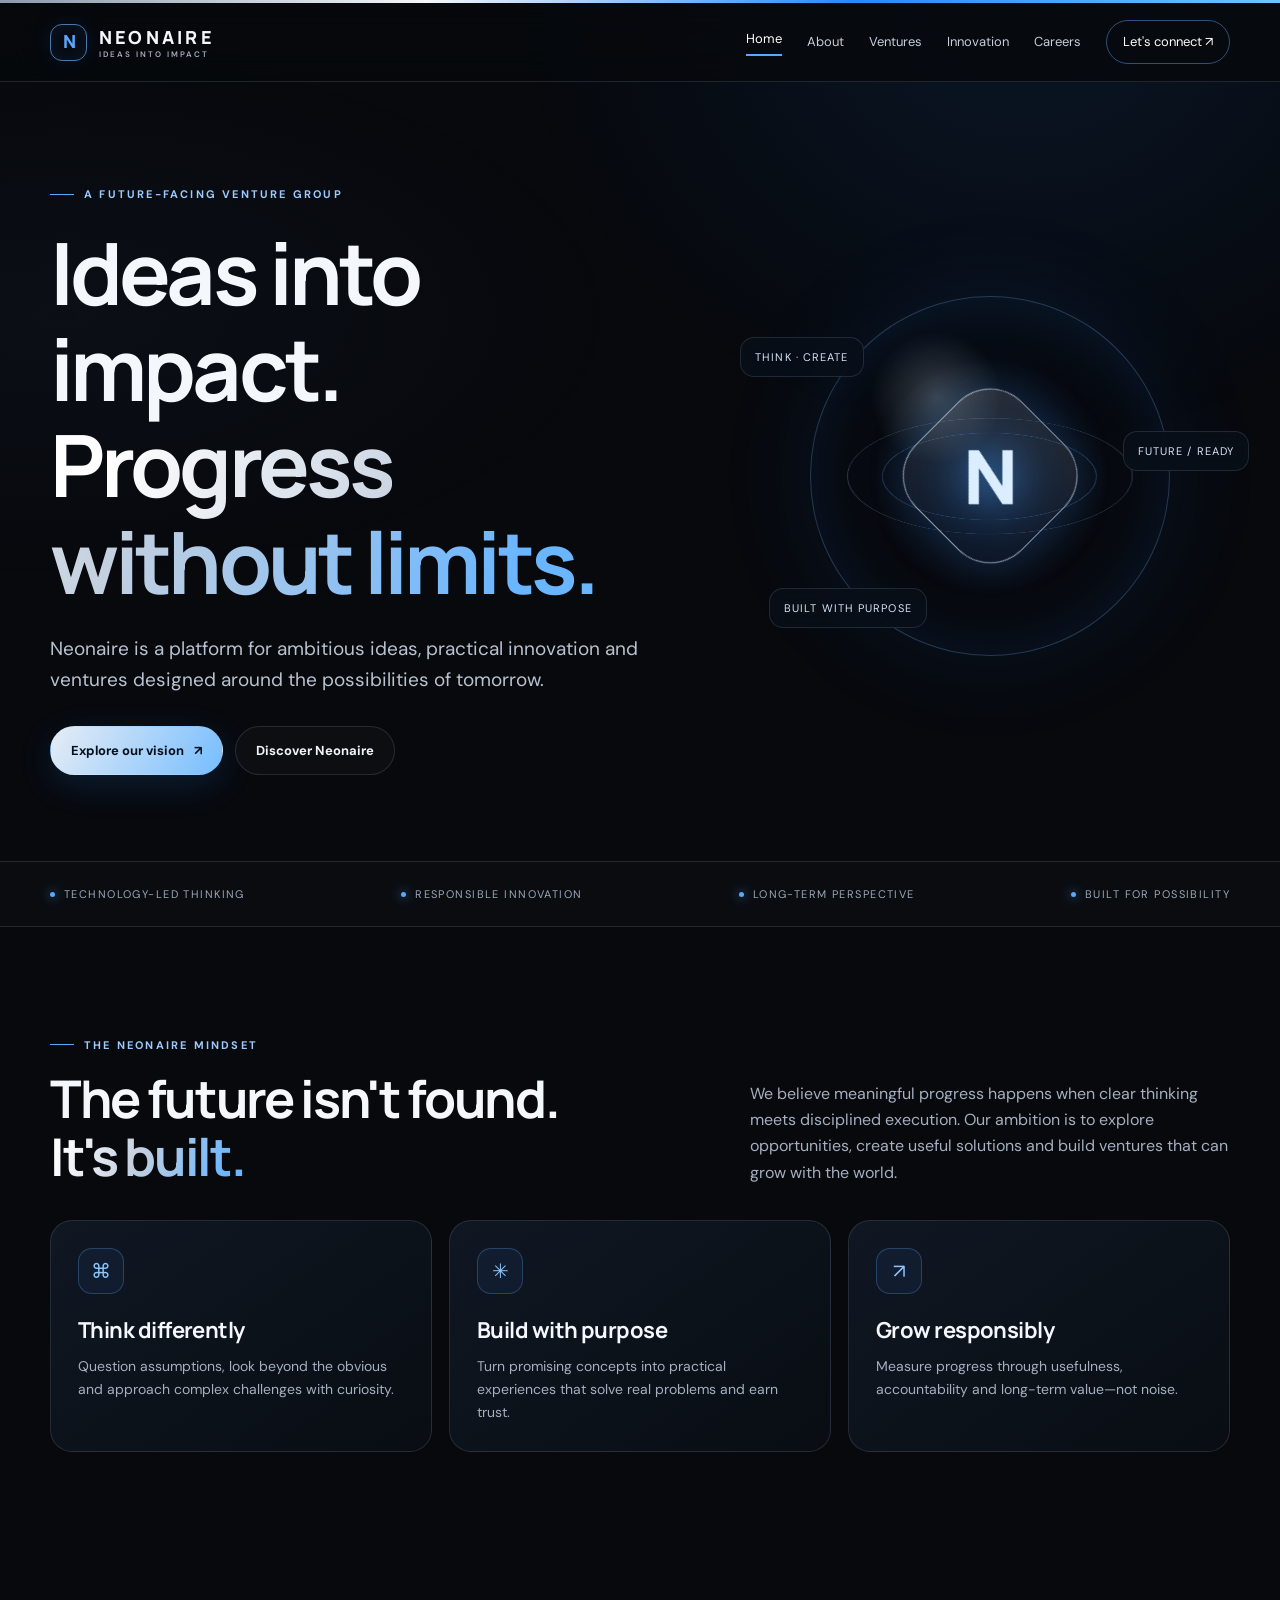
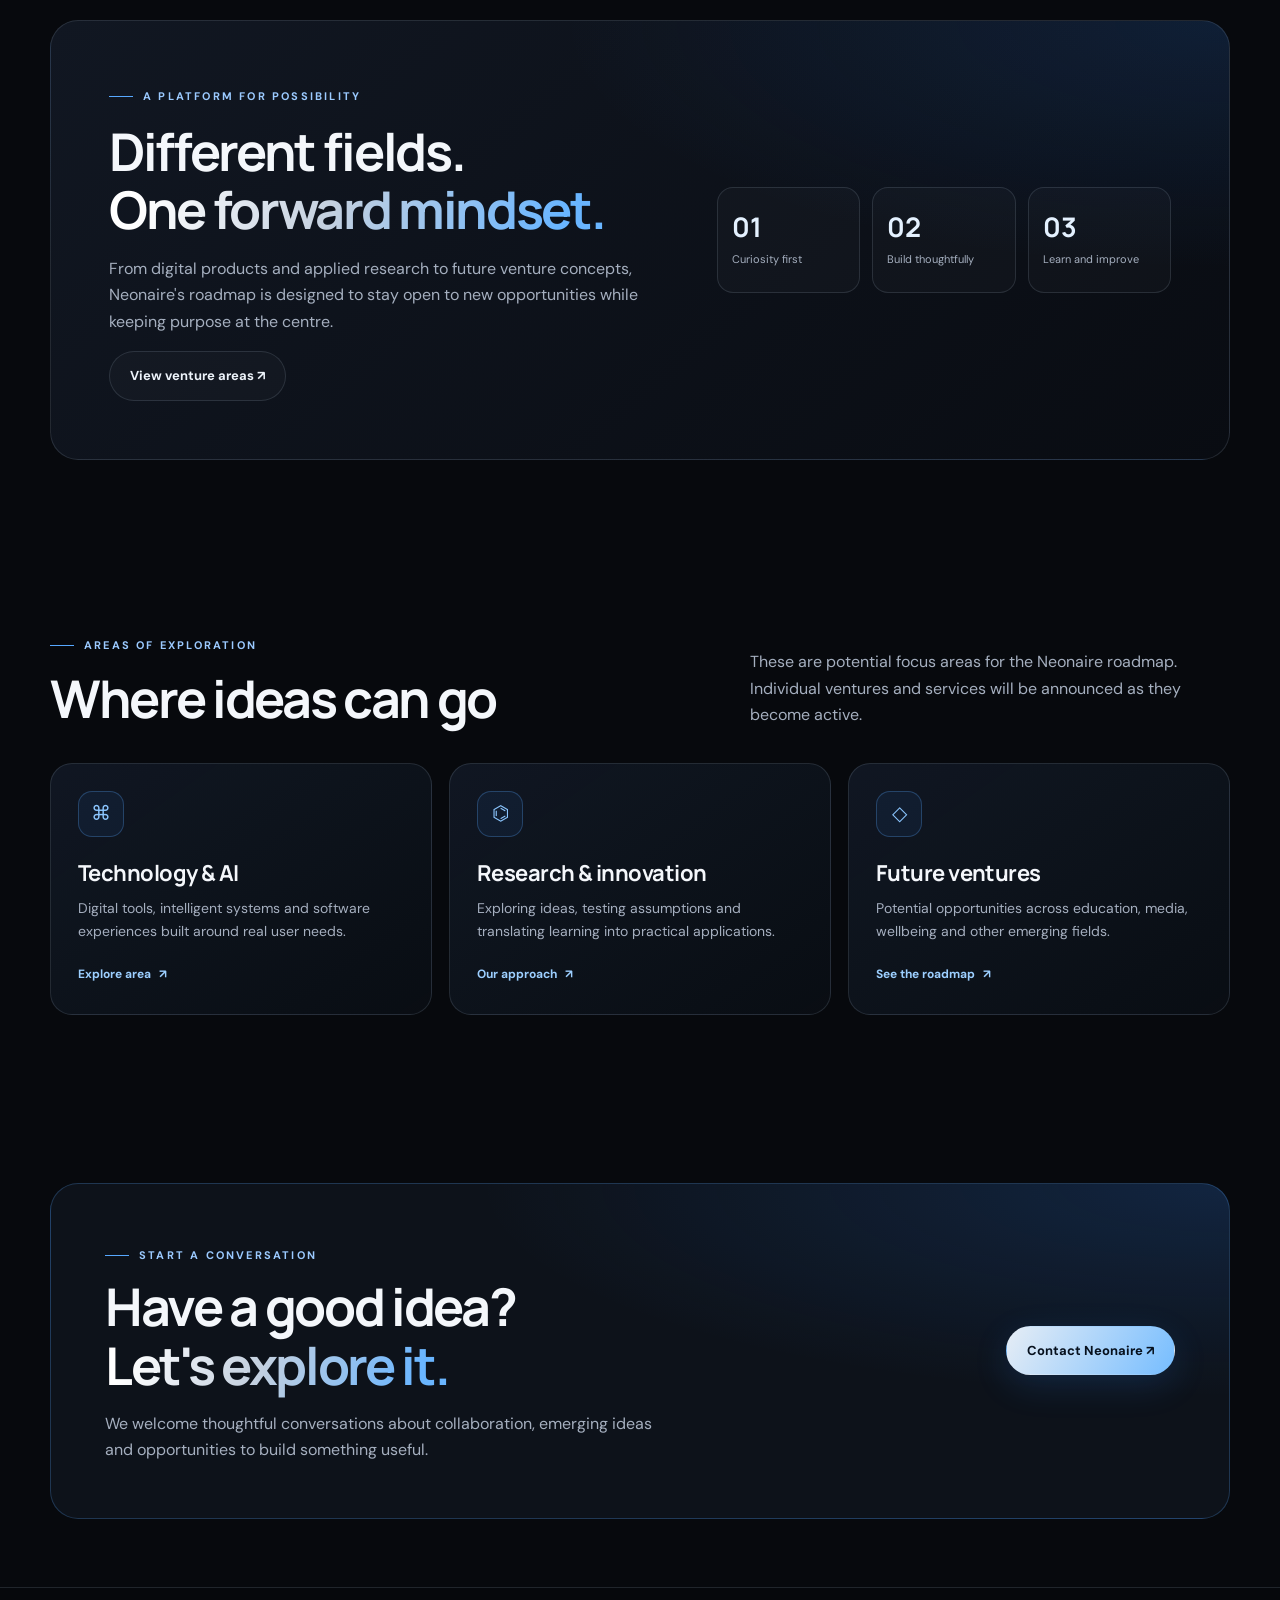
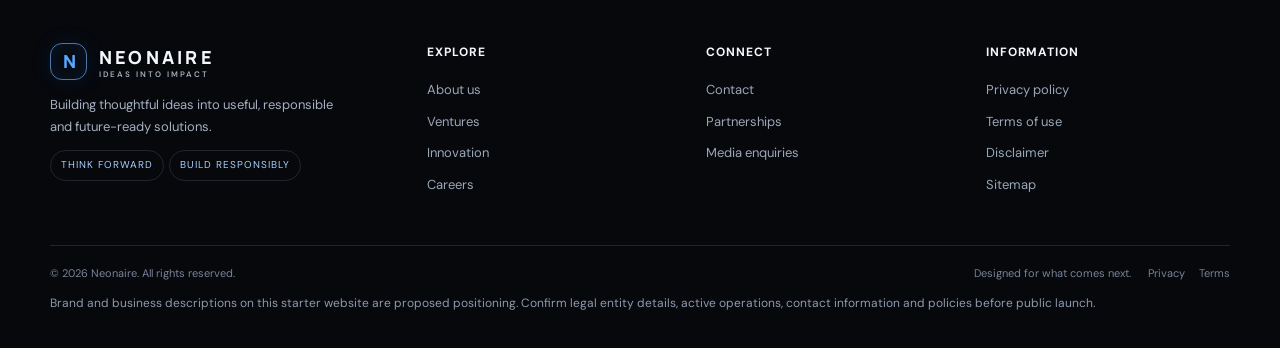
==== index.html @ 615ab02d "Initial Neonaire official website" ====
<!doctype html>
<html lang="en">
<head>
  <meta charset="utf-8">
  <meta name="viewport" content="width=device-width, initial-scale=1">
  <meta name="theme-color" content="#07090d">
  <meta name="description" content="Neonaire brings together ambitious thinking, technology and responsible innovation to help shape what comes next.">
  <meta property="og:title" content="A New Perspective on Progress | Neonaire">
  <meta property="og:description" content="Neonaire brings together ambitious thinking, technology and responsible innovation to help shape what comes next.">
  <meta property="og:type" content="website">
  <title>A New Perspective on Progress | Neonaire</title>
  <link rel="icon" href="favicon.svg" type="image/svg+xml">
  <link rel="stylesheet" href="assets/css/style.css">
</head>
<body>

<a class="skip-link" href="#main">Skip to content</a>
<div class="topline"></div>
<header class="site-header">
  <div class="container nav-wrap">
    <a class="brand" href="index.html" aria-label="Neonaire home">
      <span class="brand-mark" aria-hidden="true">N</span>
      <span>NEONAIRE<small>IDEAS INTO IMPACT</small></span>
    </a>
    <button class="menu-toggle" type="button" aria-label="Open navigation menu" aria-expanded="false">☰</button>
    <nav class="nav-links" aria-label="Main navigation">
      <a href="index.html" data-nav="index.html" aria-current="page">Home</a>
      <a href="about.html" data-nav="about.html">About</a>
      <a href="ventures.html" data-nav="ventures.html">Ventures</a>
      <a href="innovation.html" data-nav="innovation.html">Innovation</a>
      <a href="careers.html" data-nav="careers.html">Careers</a>
      <a class="nav-cta" href="contact.html" data-nav="contact.html">Let's connect ↗</a>
    </nav>
  </div>
</header>

<main id="main">

<section class="hero">
  <div class="container hero-grid">
    <div>
      <span class="eyebrow">A future-facing venture group</span>
      <h1>Ideas into impact.<br><span class="gradient-text">Progress without limits.</span></h1>
      <p class="lead">Neonaire is a platform for ambitious ideas, practical innovation and ventures designed around the possibilities of tomorrow.</p>
      <div class="hero-actions"><a class="btn btn-primary" href="ventures.html">Explore our vision <span>↗</span></a><a class="btn btn-secondary" href="about.html">Discover Neonaire</a></div>
    </div>
    <div class="hero-art" aria-label="Abstract Neonaire orbital brand artwork">
      <div class="orb"><div class="orb-core"><span>N</span></div></div>
      <div class="orbit-label one">THINK · CREATE</div><div class="orbit-label two">FUTURE / READY</div><div class="orbit-label three">BUILT WITH PURPOSE</div>
    </div>
  </div>
</section>
<div class="trust-strip"><div class="container trust-inner"><span><i class="dot"></i>Technology-led thinking</span><span><i class="dot"></i>Responsible innovation</span><span><i class="dot"></i>Long-term perspective</span><span><i class="dot"></i>Built for possibility</span></div></div>
<section class="section"><div class="container">
  <div class="section-head reveal"><div><span class="eyebrow">The Neonaire mindset</span><h2 style="margin-top:16px">The future isn't found.<br><span class="gradient-text">It's built.</span></h2></div><p>We believe meaningful progress happens when clear thinking meets disciplined execution. Our ambition is to explore opportunities, create useful solutions and build ventures that can grow with the world.</p></div>
  <div class="grid-3">
    <article class="card reveal"><div class="card-icon">⌘</div><h3>Think differently</h3><p>Question assumptions, look beyond the obvious and approach complex challenges with curiosity.</p></article>
    <article class="card reveal"><div class="card-icon">✳</div><h3>Build with purpose</h3><p>Turn promising concepts into practical experiences that solve real problems and earn trust.</p></article>
    <article class="card reveal"><div class="card-icon">↗</div><h3>Grow responsibly</h3><p>Measure progress through usefulness, accountability and long-term value—not noise.</p></article>
  </div>
</div></section>
<section class="section-sm"><div class="container"><div class="feature-band reveal"><div><span class="eyebrow">A platform for possibility</span><h2 style="margin:17px 0">Different fields.<br><span class="gradient-text">One forward mindset.</span></h2><p>From digital products and applied research to future venture concepts, Neonaire's roadmap is designed to stay open to new opportunities while keeping purpose at the centre.</p><a class="btn btn-secondary" href="ventures.html">View venture areas ↗</a></div><div class="stat-row"><div class="stat"><strong>01</strong><span>Curiosity first</span></div><div class="stat"><strong>02</strong><span>Build thoughtfully</span></div><div class="stat"><strong>03</strong><span>Learn and improve</span></div></div></div></div></section>
<section class="section"><div class="container"><div class="section-head reveal"><div><span class="eyebrow">Areas of exploration</span><h2 style="margin-top:16px">Where ideas can go</h2></div><p>These are potential focus areas for the Neonaire roadmap. Individual ventures and services will be announced as they become active.</p></div><div class="grid-3">
  <article class="card reveal"><div class="card-icon">⌘</div><h3>Technology & AI</h3><p>Digital tools, intelligent systems and software experiences built around real user needs.</p><a class="text-link" href="ventures.html#technology">Explore area <span>↗</span></a></article>
  <article class="card reveal"><div class="card-icon">⌬</div><h3>Research & innovation</h3><p>Exploring ideas, testing assumptions and translating learning into practical applications.</p><a class="text-link" href="innovation.html">Our approach <span>↗</span></a></article>
  <article class="card reveal"><div class="card-icon">◇</div><h3>Future ventures</h3><p>Potential opportunities across education, media, wellbeing and other emerging fields.</p><a class="text-link" href="ventures.html">See the roadmap <span>↗</span></a></article>
</div></div></section>
<section class="section-sm"><div class="container"><div class="cta-panel reveal"><div><span class="eyebrow">Start a conversation</span><h2 style="margin-top:14px">Have a good idea?<br><span class="gradient-text">Let's explore it.</span></h2><p>We welcome thoughtful conversations about collaboration, emerging ideas and opportunities to build something useful.</p></div><a class="btn btn-primary" href="contact.html">Contact Neonaire ↗</a></div></div></section>

</main>

<footer class="site-footer">
  <div class="container">
    <div class="footer-grid">
      <div class="footer-brand">
        <a class="brand" href="index.html"><span class="brand-mark">N</span><span>NEONAIRE<small>IDEAS INTO IMPACT</small></span></a>
        <p>Building thoughtful ideas into useful, responsible and future-ready solutions.</p>
        <span class="tag">Think forward</span><span class="tag">Build responsibly</span>
      </div>
      <div class="footer-col"><strong>Explore</strong><a href="about.html">About us</a><a href="ventures.html">Ventures</a><a href="innovation.html">Innovation</a><a href="careers.html">Careers</a></div>
      <div class="footer-col"><strong>Connect</strong><a href="contact.html">Contact</a><a href="contact.html#partnerships">Partnerships</a><a href="contact.html#media">Media enquiries</a></div>
      <div class="footer-col"><strong>Information</strong><a href="privacy.html">Privacy policy</a><a href="terms.html">Terms of use</a><a href="disclaimer.html">Disclaimer</a><a href="sitemap.xml">Sitemap</a></div>
    </div>
    <div class="footer-bottom"><span>© <span data-year></span> Neonaire. All rights reserved.</span><span>Designed for what comes next. <a href="privacy.html">Privacy</a><a href="terms.html">Terms</a></span></div>
    <p class="notice">Brand and business descriptions on this starter website are proposed positioning. Confirm legal entity details, active operations, contact information and policies before public launch.</p>
  </div>
</footer>
<script src="assets/js/main.js" defer></script>

</body>
</html>
---- assets/css/style.css ----
@import url('https://fonts.googleapis.com/css2?family=DM+Sans:wght@400;500;600;700&family=Manrope:wght@400;500;600;700;800&display=swap');
:root{--bg:#07090d;--surface:#0e1219;--surface2:#121925;--text:#f4f7fb;--muted:#a5afbf;--line:rgba(193,209,230,.14);--blue:#57a8ff;--blue2:#1677ee;--silver:#d7e0eb;--max:1180px;--radius:22px;--shadow:0 24px 80px rgba(0,0,0,.32)}
*{box-sizing:border-box}html{scroll-behavior:smooth;scroll-padding-top:90px}body{margin:0;background:var(--bg);color:var(--text);font-family:"DM Sans",sans-serif;line-height:1.65;-webkit-font-smoothing:antialiased}body:before{content:"";position:fixed;inset:0;pointer-events:none;z-index:-1;background:radial-gradient(ellipse at 80% 0%,rgba(32,113,219,.12),transparent 35%),radial-gradient(ellipse at 5% 35%,rgba(67,91,129,.08),transparent 32%)}a{color:inherit;text-decoration:none}img,svg{max-width:100%}button,input,textarea,select{font:inherit}button,a,input,textarea,select{-webkit-tap-highlight-color:transparent}a:focus-visible,button:focus-visible,input:focus-visible,textarea:focus-visible,select:focus-visible{outline:2px solid var(--blue);outline-offset:4px}.container{width:min(var(--max),calc(100% - 44px));margin-inline:auto}.skip-link{position:absolute;left:-9999px;top:0;background:var(--blue);color:#06101d;padding:10px}.skip-link:focus{left:10px;z-index:999}.topline{height:3px;background:linear-gradient(90deg,#8d9aab,#f4f7fb,#2589ff,#6fc4ff)}.site-header{position:sticky;top:0;z-index:100;background:rgba(7,9,13,.84);backdrop-filter:blur(18px);border-bottom:1px solid var(--line)}.nav-wrap{height:78px;display:flex;align-items:center;justify-content:space-between;gap:28px}.brand{display:inline-flex;align-items:center;gap:12px;font-family:Manrope,sans-serif;font-weight:800;letter-spacing:.18em;font-size:18px}.brand-mark{width:37px;height:37px;border:1px solid rgba(113,180,255,.65);border-radius:12px;display:grid;place-items:center;color:var(--blue);font-weight:800;letter-spacing:-.08em;box-shadow:inset 0 0 22px rgba(50,135,255,.12),0 0 22px rgba(40,120,255,.1)}.brand small{display:block;font-family:"DM Sans",sans-serif;font-size:8px;letter-spacing:.25em;color:var(--muted);font-weight:600;margin-top:-4px}.nav-links{display:flex;align-items:center;gap:25px;color:#c5ceda;font-size:13px}.nav-links a:hover,.nav-links a[aria-current=page]{color:#fff}.nav-links a[aria-current=page]:after{content:"";display:block;height:2px;background:var(--blue);margin-top:5px}.nav-cta{border:1px solid rgba(87,168,255,.45);border-radius:999px;padding:10px 16px;color:#fff!important}.menu-toggle{display:none;border:1px solid var(--line);border-radius:12px;background:var(--surface);color:white;width:44px;height:44px;font-size:22px}.eyebrow{display:inline-flex;align-items:center;gap:10px;color:#9bcaff;font-size:11px;letter-spacing:.2em;text-transform:uppercase;font-weight:700}.eyebrow:before{content:"";width:24px;height:1px;background:var(--blue)}h1,h2,h3,h4{font-family:Manrope,sans-serif;line-height:1.12;letter-spacing:-.045em;margin:0}h1{font-size:clamp(42px,7.3vw,86px);font-weight:700}h2{font-size:clamp(30px,4.5vw,52px)}h3{font-size:22px;letter-spacing:-.025em}.gradient-text{background:linear-gradient(110deg,#fff 8%,#c4d0df 45%,#69b5ff 90%);-webkit-background-clip:text;background-clip:text;color:transparent}.lead{font-size:clamp(16px,1.7vw,19px);color:#b8c2d0;max-width:650px}.muted{color:var(--muted)}.section{padding:100px 0}.section-sm{padding:68px 0}.section-head{display:flex;justify-content:space-between;align-items:end;gap:28px;margin-bottom:34px}.section-head p{max-width:480px;color:var(--muted);margin:0}.hero{padding:95px 0 86px;min-height:610px;display:flex;align-items:center;position:relative;overflow:hidden}.hero-grid{display:grid;grid-template-columns:1.15fr .85fr;align-items:center;gap:50px}.hero h1{max-width:780px;margin:20px 0 24px}.hero .lead{margin-bottom:30px}.hero-actions{display:flex;flex-wrap:wrap;gap:12px}.btn{display:inline-flex;align-items:center;justify-content:center;gap:10px;border:1px solid transparent;border-radius:999px;padding:13px 20px;font-weight:700;font-size:13px;cursor:pointer;transition:transform .2s,border-color .2s,background .2s}.btn:hover{transform:translateY(-2px)}.btn-primary{color:#06101d;background:linear-gradient(120deg,#e6edf5,#76bdff);box-shadow:0 10px 35px rgba(45,139,255,.16)}.btn-secondary{border-color:var(--line);background:rgba(255,255,255,.025);color:#eef4fb}.btn-secondary:hover{border-color:rgba(87,168,255,.6)}.hero-art{min-height:410px;position:relative;display:grid;place-items:center}.orb{width:min(360px,75vw);aspect-ratio:1;border-radius:50%;position:relative;background:radial-gradient(circle at 35% 28%,rgba(211,234,255,.24),transparent 19%),radial-gradient(circle at 50% 50%,rgba(33,125,255,.17),rgba(5,10,20,.12) 46%,transparent 70%);border:1px solid rgba(119,184,255,.28);box-shadow:inset 0 0 70px rgba(37,124,255,.12),0 0 100px rgba(35,115,240,.1)}.orb:before,.orb:after{content:"";position:absolute;inset:10%;border:1px solid rgba(165,207,255,.24);border-radius:50%;transform:rotateX(66deg) rotateZ(-24deg)}.orb:after{inset:20%;transform:rotateX(66deg) rotateZ(48deg);border-color:rgba(87,168,255,.34)}.orb-core{position:absolute;inset:29%;border-radius:30%;transform:rotate(45deg);border:1px solid rgba(218,237,255,.6);background:linear-gradient(145deg,rgba(255,255,255,.13),rgba(20,94,190,.08));box-shadow:0 0 45px rgba(62,154,255,.22);display:grid;place-items:center}.orb-core span{transform:rotate(-45deg);font-family:Manrope,sans-serif;font-size:75px;font-weight:800;color:#dbeeff;text-shadow:0 0 40px rgba(72,161,255,.65)}.orbit-label{position:absolute;padding:10px 14px;border:1px solid var(--line);border-radius:14px;background:rgba(9,15,25,.82);backdrop-filter:blur(10px);font-size:11px;letter-spacing:.1em;color:#d7e4f5}.orbit-label.one{top:16%;left:-2%}.orbit-label.two{right:-4%;top:39%}.orbit-label.three{bottom:13%;left:4%}.trust-strip{border-top:1px solid var(--line);border-bottom:1px solid var(--line);background:rgba(255,255,255,.015)}.trust-inner{display:flex;justify-content:space-between;gap:20px;flex-wrap:wrap;padding:23px 0;color:#9ba8ba;font-size:11px;letter-spacing:.13em;text-transform:uppercase}.trust-inner span{display:flex;align-items:center;gap:9px}.dot{width:5px;height:5px;border-radius:50%;background:var(--blue);box-shadow:0 0 12px var(--blue)}.grid-3{display:grid;grid-template-columns:repeat(3,1fr);gap:17px}.grid-2{display:grid;grid-template-columns:repeat(2,1fr);gap:18px}.card{background:linear-gradient(145deg,rgba(18,25,37,.9),rgba(10,14,21,.86));border:1px solid var(--line);border-radius:var(--radius);padding:27px;min-height:210px;position:relative;overflow:hidden;transition:transform .25s,border-color .25s}.card:hover{transform:translateY(-4px);border-color:rgba(87,168,255,.42)}.card-icon{width:46px;height:46px;border:1px solid rgba(87,168,255,.28);border-radius:14px;display:grid;place-items:center;color:#8cc6ff;background:rgba(52,130,231,.08);margin-bottom:24px;font-size:20px}.card h3{margin-bottom:12px}.card p{margin:0;color:var(--muted);font-size:14px}.card .text-link{display:inline-block;margin-top:22px;color:#9ccfff;font-weight:700;font-size:12px}.card .text-link span{padding-left:5px}.feature-band{border:1px solid var(--line);border-radius:28px;padding:clamp(28px,5vw,58px);background:radial-gradient(ellipse at 100% 0%,rgba(37,119,228,.15),transparent 40%),linear-gradient(140deg,#111722,#090c12);display:grid;grid-template-columns:1fr .8fr;gap:40px;align-items:center}.feature-band p{color:var(--muted)}.stat-row{display:grid;grid-template-columns:repeat(3,1fr);gap:12px}.stat{padding:20px 14px;border:1px solid var(--line);border-radius:16px;background:rgba(255,255,255,.025)}.stat strong{display:block;font:700 27px Manrope,sans-serif;color:#e4f1ff}.stat span{font-size:11px;color:var(--muted)}.quote{font-size:clamp(23px,3.5vw,38px);font-family:Manrope,sans-serif;line-height:1.35;letter-spacing:-.035em}.page-hero{padding:90px 0 65px;border-bottom:1px solid var(--line);background:radial-gradient(ellipse at 80% 0%,rgba(33,113,219,.13),transparent 45%)}.page-hero h1{font-size:clamp(40px,6vw,68px);margin:18px 0}.page-hero .lead{max-width:760px}.breadcrumbs{color:#8f9bad;font-size:12px;margin-bottom:26px}.breadcrumbs a:hover{color:var(--blue)}.prose{max-width:820px}.prose h2{font-size:30px;margin:38px 0 14px}.prose h3{margin:26px 0 10px}.prose p,.prose li{color:#b8c2d0}.prose ul{padding-left:22px}.callout{border-left:2px solid var(--blue);padding:18px 22px;background:rgba(67,143,239,.07);color:#c8d8eb;border-radius:0 12px 12px 0}.form-shell{display:grid;grid-template-columns:.8fr 1.2fr;gap:35px;align-items:start}.contact-info{padding:30px;border:1px solid var(--line);border-radius:var(--radius);background:var(--surface)}.contact-info h3{margin-bottom:12px}.contact-info p{color:var(--muted);font-size:14px}.contact-item{padding:17px 0;border-top:1px solid var(--line)}.contact-item strong{display:block;font-size:12px;color:#9ccfff;text-transform:uppercase;letter-spacing:.1em}.form-card{padding:30px;border:1px solid var(--line);border-radius:var(--radius);background:linear-gradient(145deg,#111823,#0b0f16)}.form-grid{display:grid;grid-template-columns:1fr 1fr;gap:17px}.field{display:flex;flex-direction:column;gap:7px}.field.full{grid-column:1/-1}.field label{font-size:12px;font-weight:700;color:#d4dce7}.field input,.field textarea,.field select{width:100%;border:1px solid rgba(193,209,230,.19);background:#090d14;color:#f5f8fc;border-radius:12px;padding:13px 14px;min-height:48px}.field textarea{min-height:140px;resize:vertical}.field input::placeholder,.field textarea::placeholder{color:#68778b}.form-note{font-size:12px;color:#8f9bad}.form-status{padding:12px 14px;border-radius:12px;background:rgba(67,143,239,.1);border:1px solid rgba(87,168,255,.3);font-size:13px;margin-top:15px}.faq-list{max-width:850px}.faq-item{border-bottom:1px solid var(--line)}.faq-question{width:100%;display:flex;justify-content:space-between;gap:20px;text-align:left;padding:22px 0;background:transparent;border:0;color:var(--text);font-weight:700;cursor:pointer}.faq-question span:last-child{color:var(--blue);font-size:20px}.faq-answer{display:none;padding:0 35px 20px 0;color:var(--muted);font-size:14px}.faq-item.open .faq-answer{display:block}.faq-item.open .faq-question span:last-child{transform:rotate(45deg)}.cta-panel{padding:clamp(28px,5vw,54px);border-radius:28px;border:1px solid rgba(87,168,255,.24);background:radial-gradient(ellipse at 100% 0%,rgba(39,122,235,.18),transparent 45%),#0d121a;display:flex;justify-content:space-between;align-items:center;gap:30px}.cta-panel p{color:var(--muted);max-width:560px;margin-bottom:0}.site-footer{border-top:1px solid var(--line);background:#06080c;padding:55px 0 22px}.footer-grid{display:grid;grid-template-columns:1.4fr repeat(3,1fr);gap:35px;padding-bottom:40px}.footer-brand p{color:var(--muted);font-size:13px;max-width:290px}.footer-col strong{font-size:12px;letter-spacing:.08em;text-transform:uppercase;display:block;margin-bottom:17px}.footer-col a{display:block;color:#9ba7b8;font-size:13px;margin:10px 0}.footer-col a:hover{color:#fff}.footer-bottom{border-top:1px solid var(--line);padding-top:18px;display:flex;justify-content:space-between;gap:15px;flex-wrap:wrap;color:#778497;font-size:11px}.footer-bottom a{margin-left:14px}.notice{font-size:12px;color:#8d9aad}.tag{display:inline-block;border:1px solid var(--line);border-radius:999px;padding:6px 10px;font-size:10px;letter-spacing:.1em;text-transform:uppercase;color:#a9cfff;margin:0 5px 8px 0}.timeline{border-left:1px solid rgba(87,168,255,.35);margin:20px 0 0 8px;padding-left:28px}.timeline-item{position:relative;padding:0 0 28px}.timeline-item:before{content:"";position:absolute;width:9px;height:9px;border-radius:50%;background:var(--blue);left:-33px;top:6px;box-shadow:0 0 16px rgba(87,168,255,.6)}.timeline-item h3{font-size:18px;margin-bottom:8px}.timeline-item p{margin:0;color:var(--muted);font-size:14px}.empty-state{padding:22px;border:1px dashed var(--line);border-radius:16px;color:var(--muted)}.reveal{opacity:0;transform:translateY(14px);transition:opacity .65s,transform .65s}.reveal.visible{opacity:1;transform:none}
@media(max-width:950px){.nav-links{gap:15px}.hero-grid{gap:15px;grid-template-columns:1fr .75fr}.hero-art{min-height:320px}.grid-3{grid-template-columns:repeat(2,1fr)}.footer-grid{grid-template-columns:repeat(2,1fr)}.feature-band{grid-template-columns:1fr}.form-shell{grid-template-columns:1fr}}
@media(max-width:760px){.container{width:min(var(--max),calc(100% - 32px))}.nav-wrap{height:70px}.menu-toggle{display:block}.nav-links{display:none;position:absolute;top:70px;left:0;right:0;background:rgba(7,9,13,.98);border-bottom:1px solid var(--line);padding:18px 22px 24px;flex-direction:column;align-items:stretch;gap:0}.nav-links.open{display:flex}.nav-links a{padding:12px 0}.nav-links a[aria-current=page]:after{display:none}.nav-cta{text-align:center;margin-top:10px}.hero{padding:65px 0 48px;min-height:0}.hero-grid{grid-template-columns:1fr}.hero-art{min-height:280px;max-width:440px;width:100%;margin:0 auto}.orb{width:270px}.orb-core span{font-size:58px}.orbit-label.one{left:0}.orbit-label.two{right:0}.section{padding:70px 0}.section-sm{padding:48px 0}.section-head{display:block}.section-head p{margin-top:14px}.grid-3,.grid-2{grid-template-columns:1fr}.card{min-height:0}.trust-inner{justify-content:flex-start}.stat-row{grid-template-columns:1fr}.page-hero{padding:62px 0 45px}.form-grid{grid-template-columns:1fr}.field.full{grid-column:auto}.form-card,.contact-info{padding:22px}.cta-panel{align-items:flex-start;flex-direction:column}.footer-grid{grid-template-columns:1fr 1fr;gap:26px}.footer-brand{grid-column:1/-1}.footer-bottom{display:block}.footer-bottom span{display:block;margin-bottom:8px}}
@media(prefers-reduced-motion:reduce){*,*::before,*::after{scroll-behavior:auto!important;transition:none!important;animation:none!important}.reveal{opacity:1;transform:none}}
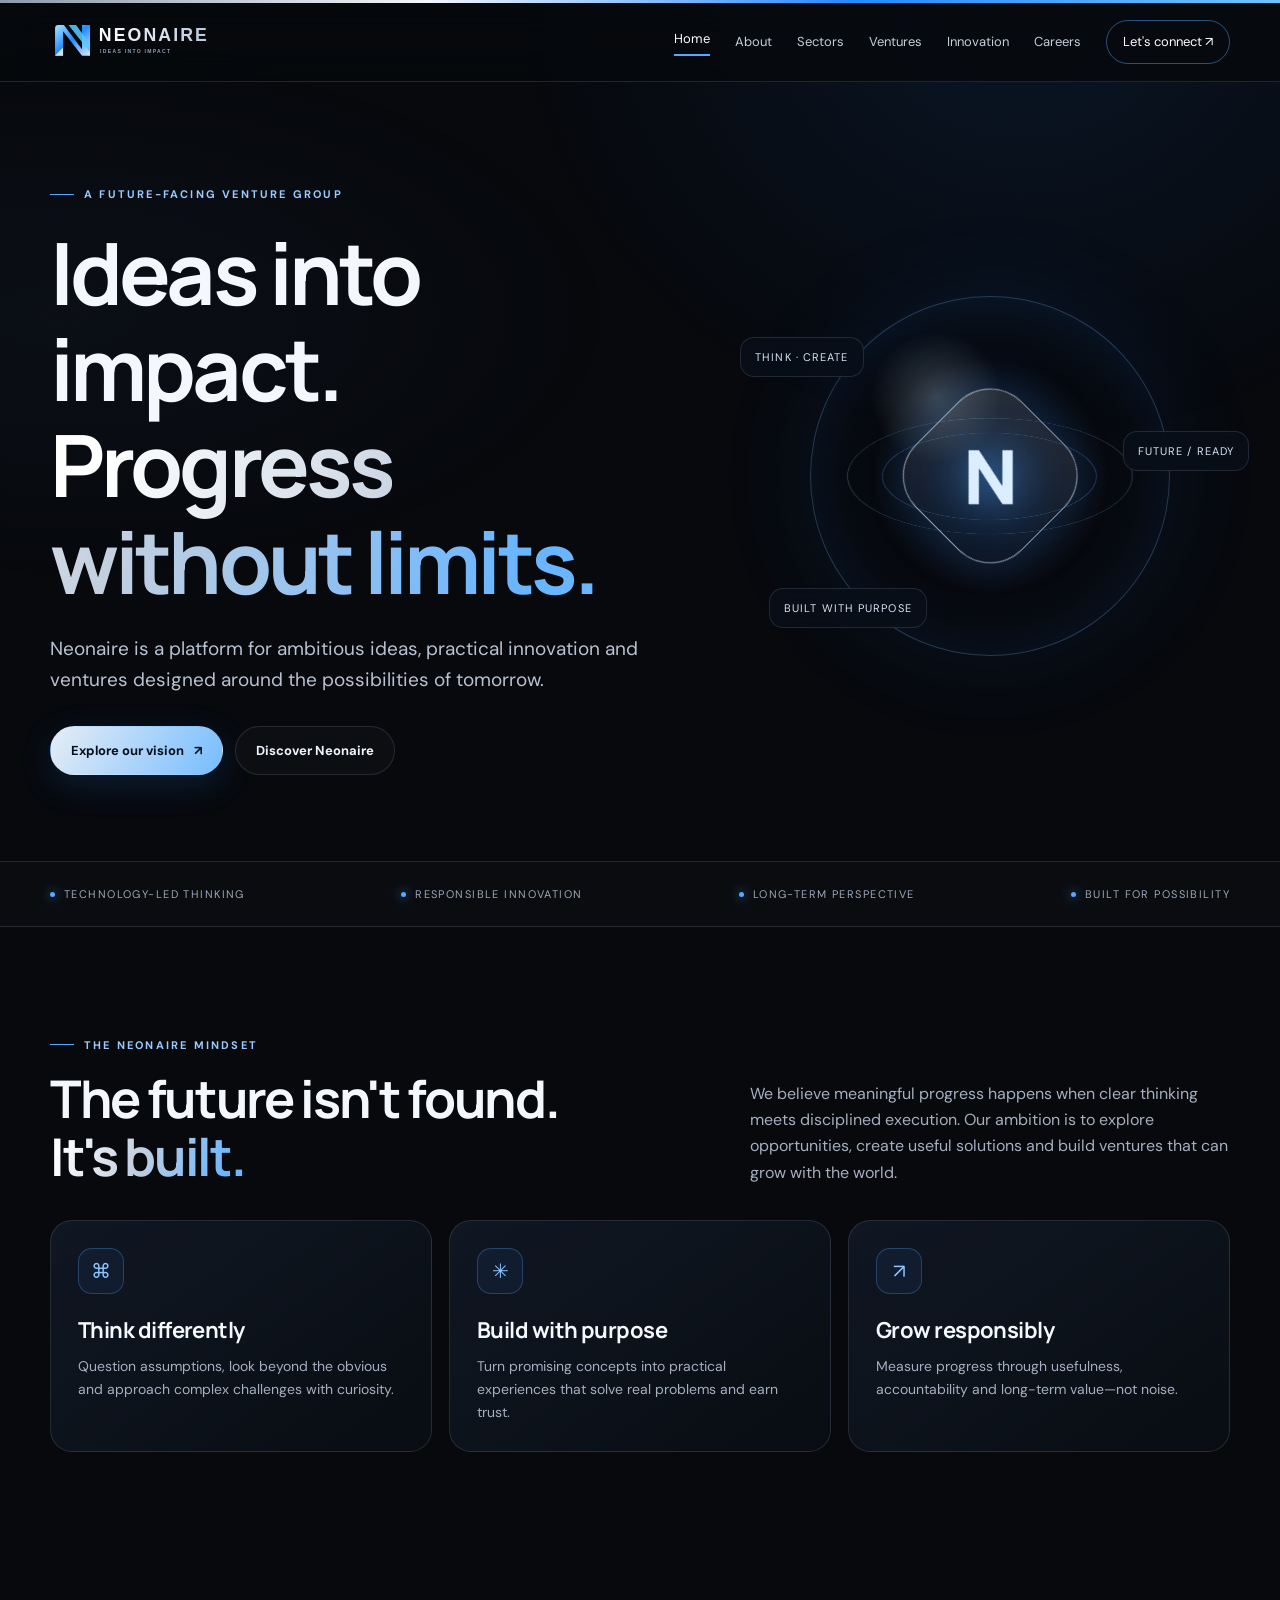
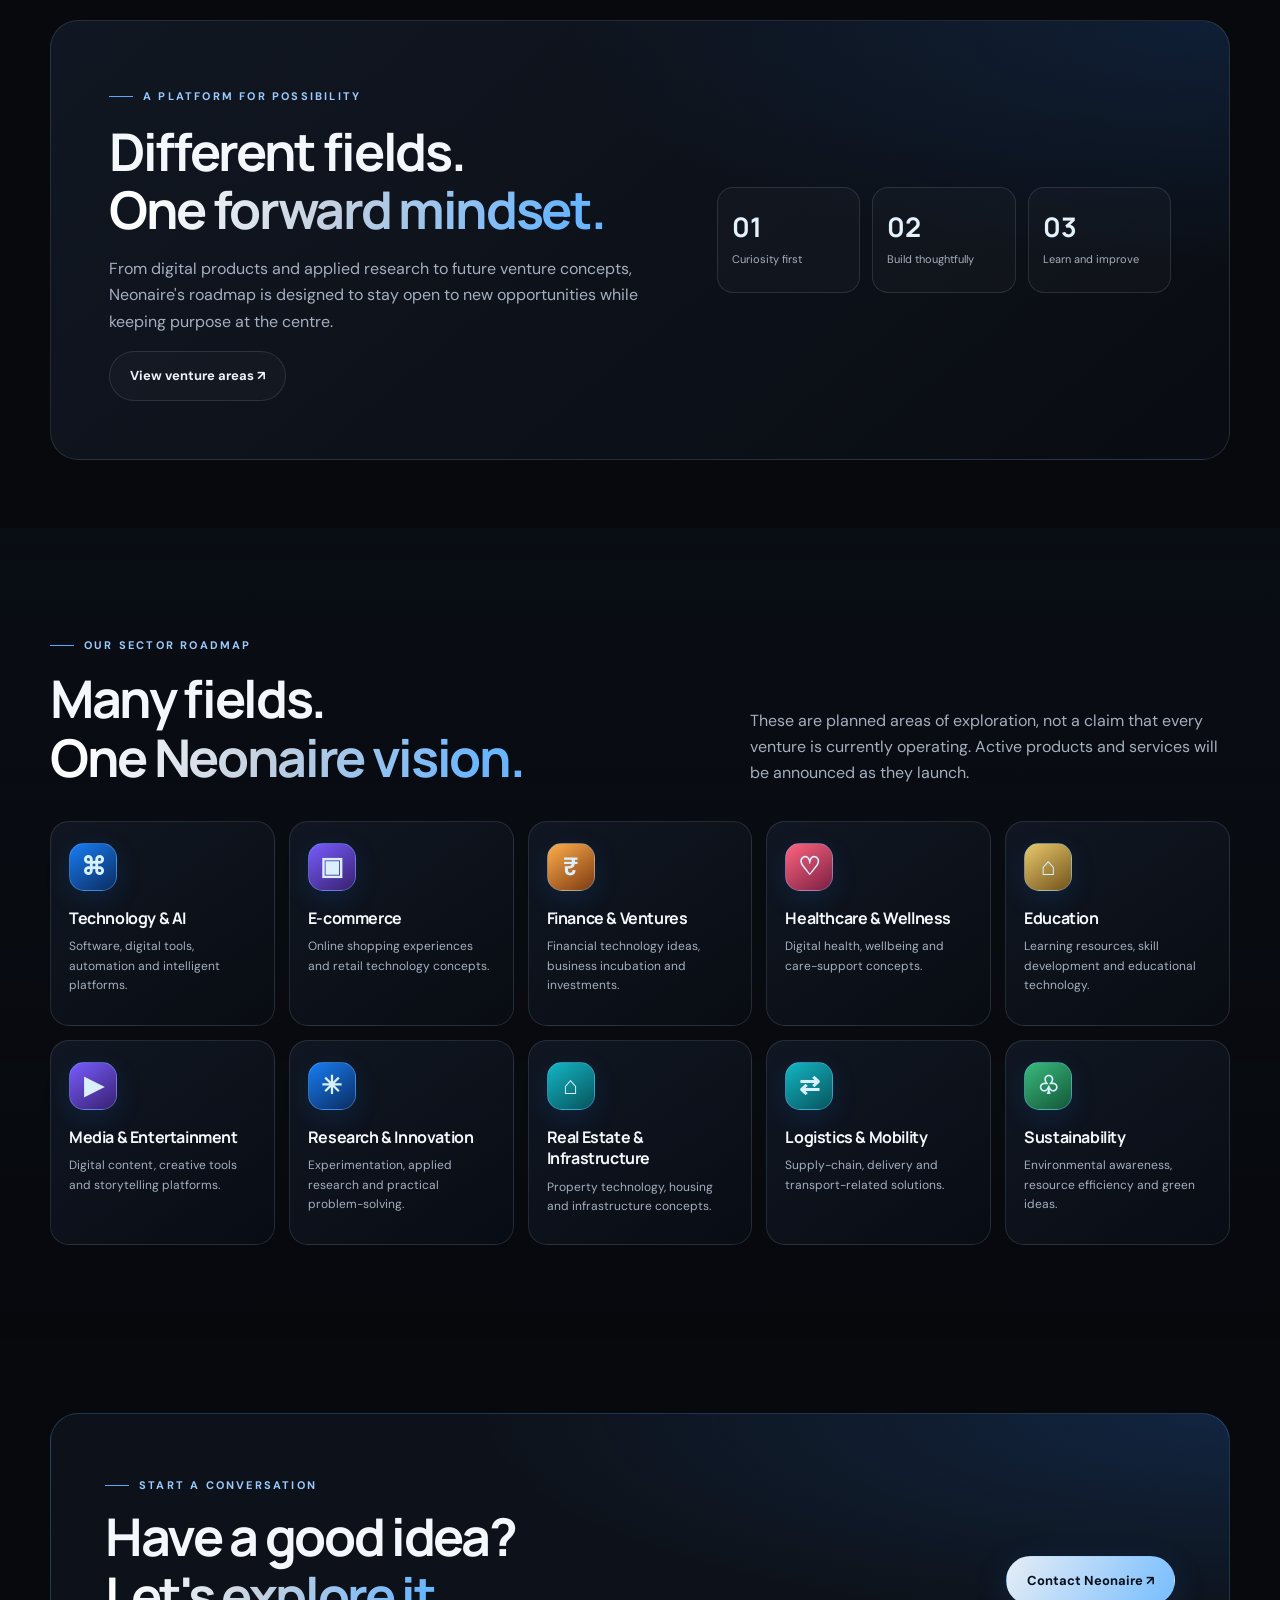
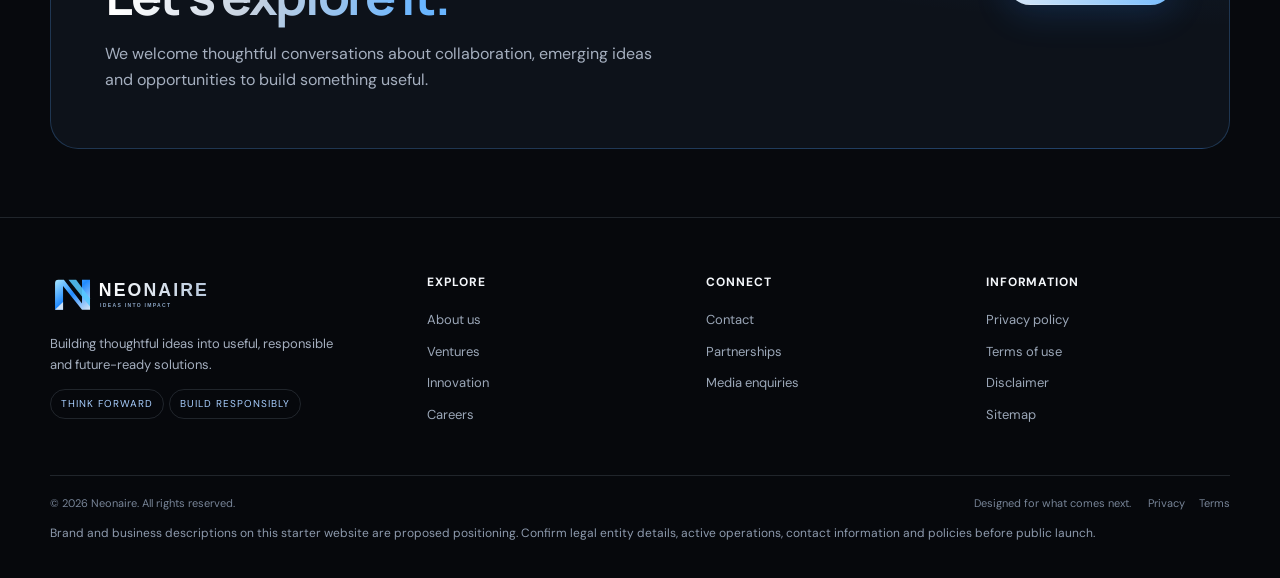
==== commit 4381965f: "Add Neonaire logo and sector cards" ====
--- a/index.html
+++ b/index.html
@@ -19,13 +19,13 @@
 <header class="site-header">
   <div class="container nav-wrap">
     <a class="brand" href="index.html" aria-label="Neonaire home">
-      <span class="brand-mark" aria-hidden="true">N</span>
-      <span>NEONAIRE<small>IDEAS INTO IMPACT</small></span>
+      <img class="brand-logo" src="assets/images/neonaire-logo.svg" alt="Neonaire — Ideas into Impact">
     </a>
     <button class="menu-toggle" type="button" aria-label="Open navigation menu" aria-expanded="false">☰</button>
     <nav class="nav-links" aria-label="Main navigation">
       <a href="index.html" data-nav="index.html" aria-current="page">Home</a>
       <a href="about.html" data-nav="about.html">About</a>
+      <a href="#sectors">Sectors</a>
       <a href="ventures.html" data-nav="ventures.html">Ventures</a>
       <a href="innovation.html" data-nav="innovation.html">Innovation</a>
       <a href="careers.html" data-nav="careers.html">Careers</a>
@@ -60,11 +60,21 @@
   </div>
 </div></section>
 <section class="section-sm"><div class="container"><div class="feature-band reveal"><div><span class="eyebrow">A platform for possibility</span><h2 style="margin:17px 0">Different fields.<br><span class="gradient-text">One forward mindset.</span></h2><p>From digital products and applied research to future venture concepts, Neonaire's roadmap is designed to stay open to new opportunities while keeping purpose at the centre.</p><a class="btn btn-secondary" href="ventures.html">View venture areas ↗</a></div><div class="stat-row"><div class="stat"><strong>01</strong><span>Curiosity first</span></div><div class="stat"><strong>02</strong><span>Build thoughtfully</span></div><div class="stat"><strong>03</strong><span>Learn and improve</span></div></div></div></div></section>
-<section class="section"><div class="container"><div class="section-head reveal"><div><span class="eyebrow">Areas of exploration</span><h2 style="margin-top:16px">Where ideas can go</h2></div><p>These are potential focus areas for the Neonaire roadmap. Individual ventures and services will be announced as they become active.</p></div><div class="grid-3">
-  <article class="card reveal"><div class="card-icon">⌘</div><h3>Technology & AI</h3><p>Digital tools, intelligent systems and software experiences built around real user needs.</p><a class="text-link" href="ventures.html#technology">Explore area <span>↗</span></a></article>
-  <article class="card reveal"><div class="card-icon">⌬</div><h3>Research & innovation</h3><p>Exploring ideas, testing assumptions and translating learning into practical applications.</p><a class="text-link" href="innovation.html">Our approach <span>↗</span></a></article>
-  <article class="card reveal"><div class="card-icon">◇</div><h3>Future ventures</h3><p>Potential opportunities across education, media, wellbeing and other emerging fields.</p><a class="text-link" href="ventures.html">See the roadmap <span>↗</span></a></article>
-</div></div></section>
+<section class="section sectors-section" id="sectors"><div class="container">
+  <div class="section-head reveal"><div><span class="eyebrow">Our sector roadmap</span><h2 style="margin-top:16px">Many fields.<br><span class="gradient-text">One Neonaire vision.</span></h2></div><p>These are planned areas of exploration, not a claim that every venture is currently operating. Active products and services will be announced as they launch.</p></div>
+  <div class="sector-grid">
+    <a class="sector-card reveal" href="ventures.html#technology"><span class="sector-icon">⌘</span><h3>Technology &amp; AI</h3><p>Software, digital tools, automation and intelligent platforms.</p></a>
+    <a class="sector-card reveal" href="ventures.html#commerce"><span class="sector-icon violet">▣</span><h3>E-commerce</h3><p>Online shopping experiences and retail technology concepts.</p></a>
+    <a class="sector-card reveal" href="ventures.html#finance"><span class="sector-icon amber">₹</span><h3>Finance &amp; Ventures</h3><p>Financial technology ideas, business incubation and investments.</p></a>
+    <a class="sector-card reveal" href="ventures.html#healthcare"><span class="sector-icon rose">♡</span><h3>Healthcare &amp; Wellness</h3><p>Digital health, wellbeing and care-support concepts.</p></a>
+    <a class="sector-card reveal" href="ventures.html#education"><span class="sector-icon gold">⌂</span><h3>Education</h3><p>Learning resources, skill development and educational technology.</p></a>
+    <a class="sector-card reveal" href="ventures.html#media"><span class="sector-icon violet">▶</span><h3>Media &amp; Entertainment</h3><p>Digital content, creative tools and storytelling platforms.</p></a>
+    <a class="sector-card reveal" href="innovation.html"><span class="sector-icon">✳</span><h3>Research &amp; Innovation</h3><p>Experimentation, applied research and practical problem-solving.</p></a>
+    <a class="sector-card reveal" href="ventures.html#infrastructure"><span class="sector-icon teal">⌂</span><h3>Real Estate &amp; Infrastructure</h3><p>Property technology, housing and infrastructure concepts.</p></a>
+    <a class="sector-card reveal" href="ventures.html#logistics"><span class="sector-icon teal">⇄</span><h3>Logistics &amp; Mobility</h3><p>Supply-chain, delivery and transport-related solutions.</p></a>
+    <a class="sector-card reveal" href="ventures.html#sustainability"><span class="sector-icon green">♧</span><h3>Sustainability</h3><p>Environmental awareness, resource efficiency and green ideas.</p></a>
+  </div>
+</div></section>
 <section class="section-sm"><div class="container"><div class="cta-panel reveal"><div><span class="eyebrow">Start a conversation</span><h2 style="margin-top:14px">Have a good idea?<br><span class="gradient-text">Let's explore it.</span></h2><p>We welcome thoughtful conversations about collaboration, emerging ideas and opportunities to build something useful.</p></div><a class="btn btn-primary" href="contact.html">Contact Neonaire ↗</a></div></div></section>
 
 </main>
@@ -73,7 +83,7 @@
   <div class="container">
     <div class="footer-grid">
       <div class="footer-brand">
-        <a class="brand" href="index.html"><span class="brand-mark">N</span><span>NEONAIRE<small>IDEAS INTO IMPACT</small></span></a>
+        <a class="brand" href="index.html"><img class="brand-logo" src="assets/images/neonaire-logo.svg" alt="Neonaire — Ideas into Impact"></a>
         <p>Building thoughtful ideas into useful, responsible and future-ready solutions.</p>
         <span class="tag">Think forward</span><span class="tag">Build responsibly</span>
       </div>
--- a/assets/css/style.css
+++ b/assets/css/style.css
@@ -4,3 +4,22 @@
 @media(max-width:950px){.nav-links{gap:15px}.hero-grid{gap:15px;grid-template-columns:1fr .75fr}.hero-art{min-height:320px}.grid-3{grid-template-columns:repeat(2,1fr)}.footer-grid{grid-template-columns:repeat(2,1fr)}.feature-band{grid-template-columns:1fr}.form-shell{grid-template-columns:1fr}}
 @media(max-width:760px){.container{width:min(var(--max),calc(100% - 32px))}.nav-wrap{height:70px}.menu-toggle{display:block}.nav-links{display:none;position:absolute;top:70px;left:0;right:0;background:rgba(7,9,13,.98);border-bottom:1px solid var(--line);padding:18px 22px 24px;flex-direction:column;align-items:stretch;gap:0}.nav-links.open{display:flex}.nav-links a{padding:12px 0}.nav-links a[aria-current=page]:after{display:none}.nav-cta{text-align:center;margin-top:10px}.hero{padding:65px 0 48px;min-height:0}.hero-grid{grid-template-columns:1fr}.hero-art{min-height:280px;max-width:440px;width:100%;margin:0 auto}.orb{width:270px}.orb-core span{font-size:58px}.orbit-label.one{left:0}.orbit-label.two{right:0}.section{padding:70px 0}.section-sm{padding:48px 0}.section-head{display:block}.section-head p{margin-top:14px}.grid-3,.grid-2{grid-template-columns:1fr}.card{min-height:0}.trust-inner{justify-content:flex-start}.stat-row{grid-template-columns:1fr}.page-hero{padding:62px 0 45px}.form-grid{grid-template-columns:1fr}.field.full{grid-column:auto}.form-card,.contact-info{padding:22px}.cta-panel{align-items:flex-start;flex-direction:column}.footer-grid{grid-template-columns:1fr 1fr;gap:26px}.footer-brand{grid-column:1/-1}.footer-bottom{display:block}.footer-bottom span{display:block;margin-bottom:8px}}
 @media(prefers-reduced-motion:reduce){*,*::before,*::after{scroll-behavior:auto!important;transition:none!important;animation:none!important}.reveal{opacity:1;transform:none}}
+
+/* Neonaire brand identity + sector roadmap */
+.brand-logo{display:block;width:clamp(175px,18vw,220px);height:auto;max-height:48px;object-fit:contain;object-position:left center}
+.brand{display:flex;align-items:center;min-width:0}
+.sectors-section{background:linear-gradient(180deg,rgba(16,24,37,.32),rgba(7,9,13,0))}
+.sector-grid{display:grid;grid-template-columns:repeat(5,minmax(0,1fr));gap:14px}
+.sector-card{display:block;min-height:205px;padding:21px 18px;border:1px solid var(--line);border-radius:19px;background:linear-gradient(145deg,rgba(18,25,37,.92),rgba(9,13,20,.92));transition:transform .22s,border-color .22s,background .22s}
+.sector-card:hover{transform:translateY(-4px);border-color:rgba(87,168,255,.48);background:linear-gradient(145deg,rgba(22,34,51,.98),rgba(9,13,20,.98))}
+.sector-icon{display:grid;place-items:center;width:48px;height:48px;border-radius:15px;margin-bottom:17px;color:#d8f0ff;font-size:25px;font-weight:700;background:linear-gradient(145deg,#187df4,#0b2c60);border:1px solid rgba(114,190,255,.38);box-shadow:0 8px 26px rgba(22,119,238,.15)}
+.sector-icon.violet{background:linear-gradient(145deg,#785cff,#38206f)}
+.sector-icon.amber{background:linear-gradient(145deg,#ffad4c,#7d3b10)}
+.sector-icon.rose{background:linear-gradient(145deg,#ff647f,#7b1f42)}
+.sector-icon.gold{background:linear-gradient(145deg,#e9c96b,#72531c)}
+.sector-icon.teal{background:linear-gradient(145deg,#13b6c4,#07545c)}
+.sector-icon.green{background:linear-gradient(145deg,#39bb7c,#145638)}
+.sector-card h3{font-size:16px;margin:0 0 8px;line-height:1.35}
+.sector-card p{margin:0;color:var(--muted);font-size:12px;line-height:1.6}
+@media(max-width:1000px){.sector-grid{grid-template-columns:repeat(3,minmax(0,1fr))}}
+@media(max-width:650px){.brand-logo{width:168px;max-height:40px}.sector-grid{grid-template-columns:repeat(2,minmax(0,1fr));gap:10px}.sector-card{padding:16px 13px;min-height:190px}.sector-card h3{font-size:14px}.sector-card p{font-size:11px}}
